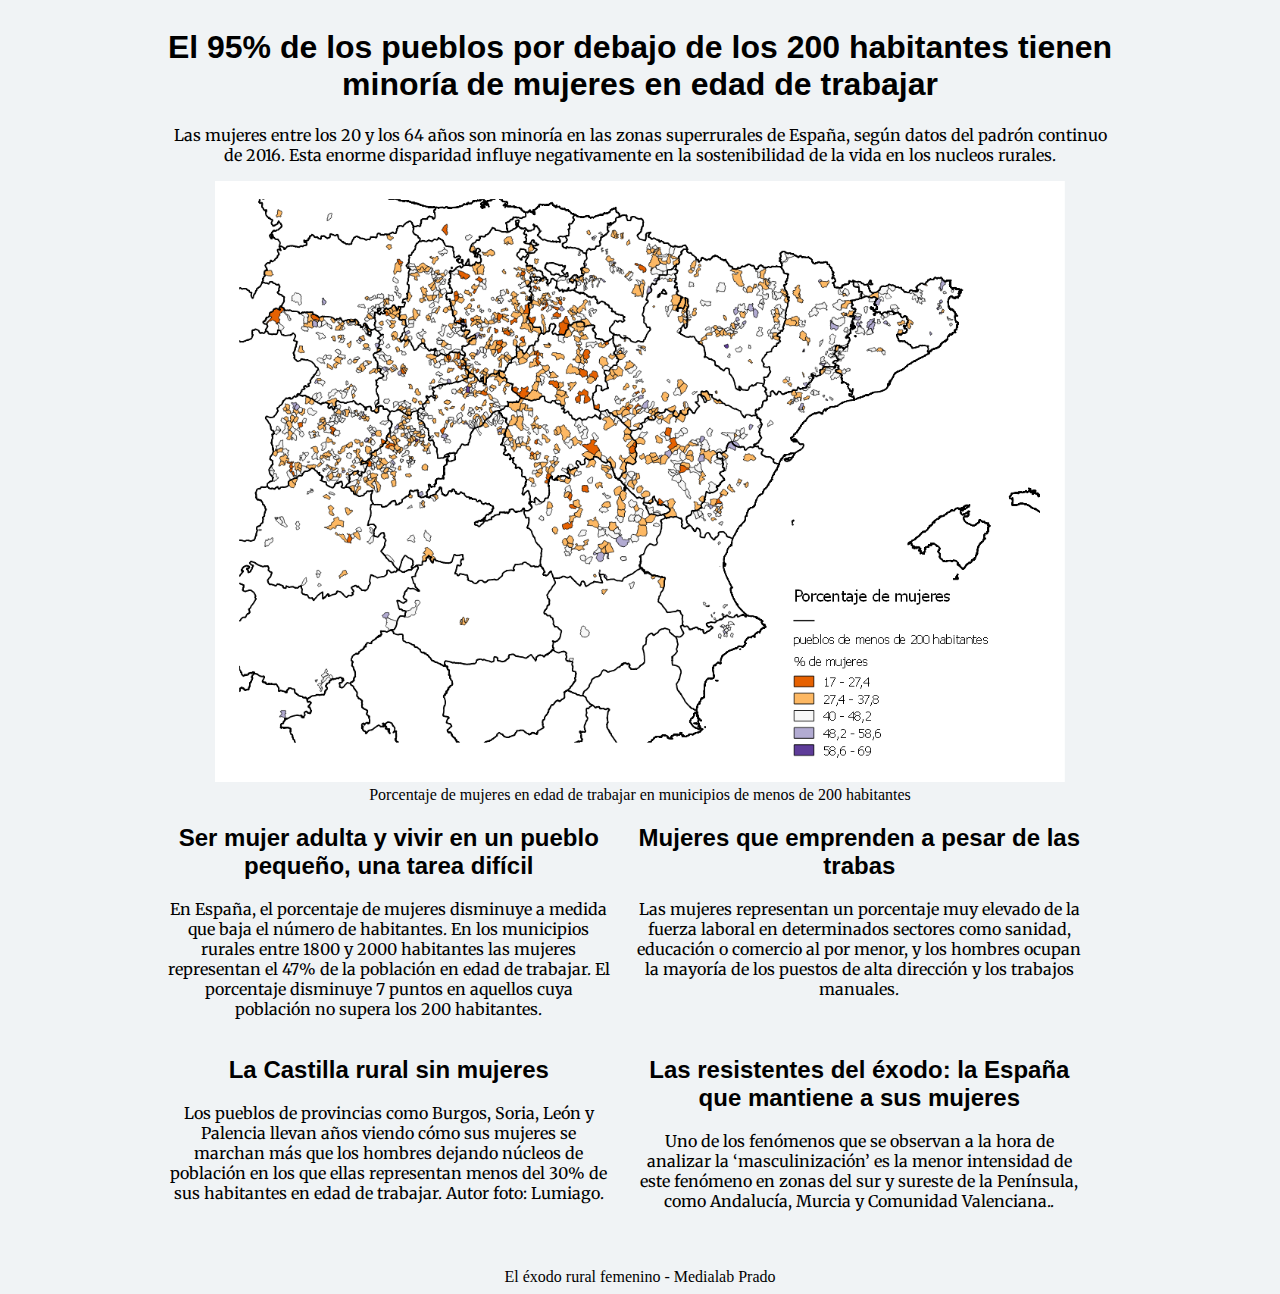
==== docs/index.html @ 2554a42e "New folders" ====
<!DOCTYPE html>
<html>
		<head>
			<title>Las mujeres abandonan el pueblo</title>
			<meta charset="UTF-8">
			<link rel="stylesheet" type="text/css" href="css/estilos-main.css">
			<link href="https://fonts.googleapis.com/css?family=Merriweather" rel="stylesheet">
			<link href="https://fonts.googleapis.com/css?family=Raleway" rel="stylesheet">
		</head>
		<body>
			<div id="container">

				<h1>El 95% de los pueblos por debajo de los 200 habitantes tienen minoría de mujeres en edad de trabajar</h1>
				<p>Las mujeres entre los 20 y los 64 años son minoría en las zonas superrurales de España, según datos del padrón continuo de 2016. Esta enorme disparidad influye negativamente en la sostenibilidad de la vida en los nucleos rurales.</p>

				<figure style="width: 850px; margin: auto">
					<img style="width:100%; "src="images/portada.png" >
					<figcaption style="text-align: center;">Porcentaje de mujeres en edad de trabajar en municipios de menos de 200 habitantes</figcaption>
				</figure>
				<a href="indexcorregido.html">
				<div id="row-uno">
					<article>
						<h2>Ser mujer adulta y vivir en un pueblo pequeño, una tarea difícil</h2>

					<p>En España, el porcentaje de mujeres disminuye a medida que baja el número de habitantes. En los municipios rurales entre 1800 y 2000 habitantes las mujeres representan el 47% de la población en edad de trabajar. El porcentaje disminuye 7 puntos en aquellos cuya población no supera los 200 habitantes.</p>
					</article>

				</a>
				<a href="indexemprendedoras.html">
					<article>
						<h2>Mujeres que emprenden a pesar de las trabas</h2>

					<p>Las mujeres representan un porcentaje muy elevado de la fuerza laboral en determinados sectores como sanidad, educación o comercio al por menor, y los hombres ocupan la mayoría de los puestos de alta dirección y los trabajos manuales.</p>
					</article>
				</a>
				</div>
				<a href="indexnorte.html">
					<article>
						<h2>La Castilla rural sin mujeres</h2>

					<p>Los pueblos de provincias como Burgos, Soria, León y Palencia llevan años viendo cómo sus mujeres se marchan más que los hombres dejando núcleos de población en los que ellas representan menos del 30% de sus habitantes en edad de trabajar. Autor foto: Lumiago.</p>
					</article>
				</a>
				<a href="indexlitoral.html" class="cuarta">
					<article>
						<h2>Las resistentes del éxodo: la España que mantiene a sus mujeres </h2>

					<p>Uno de los fenómenos que se observan a la hora de analizar la ‘masculinización’ es la menor intensidad de este fenómeno en zonas del sur y sureste de la Península, como Andalucía, Murcia y Comunidad Valenciana..</p>
					</article>
				</a>

			</div>
			<footer>
				El éxodo rural femenino - Medialab Prado

			</footer>
		</body>
</html>
---- docs/css/estilos-main.css ----
h1{
	text-align: center;
	font-family: 'Raleway', sans-serif;
}

h1, h2{
	font-family: sans-serif;
}

div#container{
	width:75%; 
	overflow: hidden;
	margin: auto;
}

div#uno{

}

div p{
	text-align: center;
	font-family: 'Merriweather', serif;
}

article{
	width: 47%;
	height: 232px;
	float: left;
	margin-right: 25px;
	color: black;
	text-align: center;
}

a.cuarta{
	margin:auto;
}

footer{

	text-align: center;
}

body{
	background-color: #f0f3f5;
}

iframe{

}
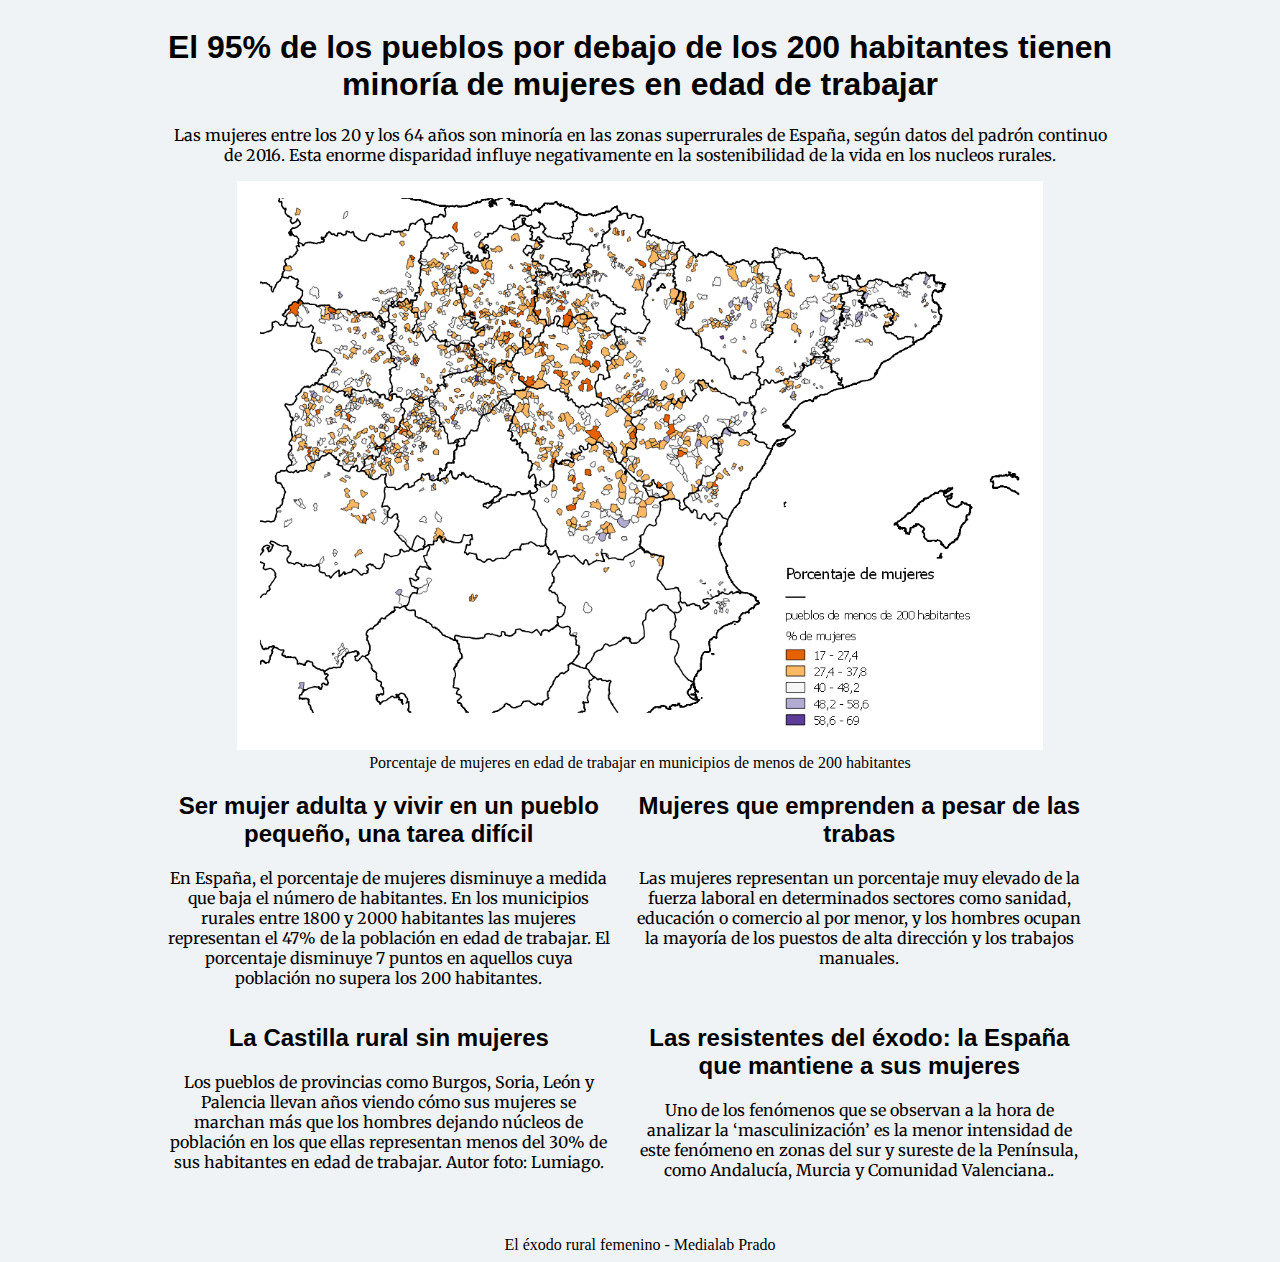
==== commit 8497bb37: "Update index.html" ====
--- a/docs/index.html
+++ b/docs/index.html
@@ -6,6 +6,7 @@
 			<link rel="stylesheet" type="text/css" href="css/estilos-main.css">
 			<link href="https://fonts.googleapis.com/css?family=Merriweather" rel="stylesheet">
 			<link href="https://fonts.googleapis.com/css?family=Raleway" rel="stylesheet">
+			<meta name="viewport" content="width=device-width, initial-scale=1.0">
 		</head>
 		<body>
 			<div id="container">
@@ -13,7 +14,7 @@
 				<h1>El 95% de los pueblos por debajo de los 200 habitantes tienen minoría de mujeres en edad de trabajar</h1>
 				<p>Las mujeres entre los 20 y los 64 años son minoría en las zonas superrurales de España, según datos del padrón continuo de 2016. Esta enorme disparidad influye negativamente en la sostenibilidad de la vida en los nucleos rurales.</p>
 
-				<figure style="width: 850px; margin: auto">
+				<figure style="width: 85%; margin: auto">
 					<img style="width:100%; "src="images/portada.png" >
 					<figcaption style="text-align: center;">Porcentaje de mujeres en edad de trabajar en municipios de menos de 200 habitantes</figcaption>
 				</figure>
--- a/docs/css/estilos-main.css
+++ b/docs/css/estilos-main.css
@@ -1,6 +1,7 @@
 h1{
 	text-align: center;
 	font-family: 'Raleway', sans-serif;
+	
 }
 
 h1, h2{
@@ -48,4 +49,23 @@
 
 }
 
+@media only screen and (max-width: 1150px) {
+h1{font-size: 2em;
+	}
+    article{
+    	width: 100%;
+    	height: 220px;
+    }
+}
 
+@media only screen and (max-width: 500px) {
+
+    article{
+    	height: 350px;
+    }
+	figure{
+    	width: 85%;
+    }
+}
+
+
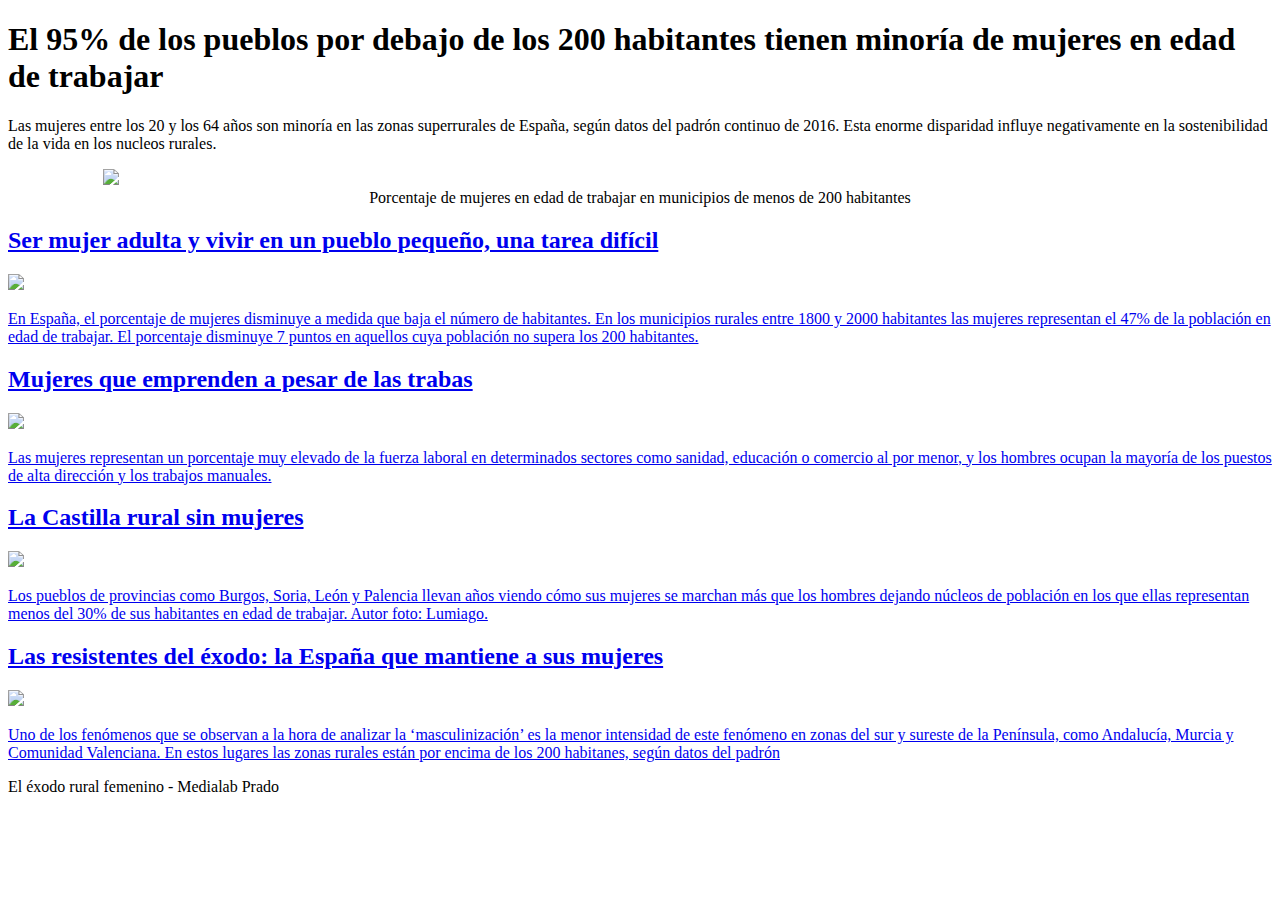
==== commit d4a1884a: "Update index.html" ====
--- a/docs/index.html
+++ b/docs/index.html
@@ -3,10 +3,9 @@
 		<head>
 			<title>Las mujeres abandonan el pueblo</title>
 			<meta charset="UTF-8">
-			<link rel="stylesheet" type="text/css" href="css/estilos-main.css">
+			<link rel="stylesheet" type="text/css" href="estilos/estilos-main.css">
 			<link href="https://fonts.googleapis.com/css?family=Merriweather" rel="stylesheet">
 			<link href="https://fonts.googleapis.com/css?family=Raleway" rel="stylesheet">
-			<meta name="viewport" content="width=device-width, initial-scale=1.0">
 		</head>
 		<body>
 			<div id="container">
@@ -15,45 +14,44 @@
 				<p>Las mujeres entre los 20 y los 64 años son minoría en las zonas superrurales de España, según datos del padrón continuo de 2016. Esta enorme disparidad influye negativamente en la sostenibilidad de la vida en los nucleos rurales.</p>
 
 				<figure style="width: 85%; margin: auto">
-					<img style="width:100%; "src="images/portada.png" >
+					<img style="width:100%; "src="medialabers/images/portada.png" >
 					<figcaption style="text-align: center;">Porcentaje de mujeres en edad de trabajar en municipios de menos de 200 habitantes</figcaption>
 				</figure>
-				<a href="indexcorregido.html">
+				<a href="medialabers/indexcorregido.html">
 				<div id="row-uno">
 					<article>
 						<h2>Ser mujer adulta y vivir en un pueblo pequeño, una tarea difícil</h2>
-
+					<img src="medialabers/images/grafico.png"/>
 					<p>En España, el porcentaje de mujeres disminuye a medida que baja el número de habitantes. En los municipios rurales entre 1800 y 2000 habitantes las mujeres representan el 47% de la población en edad de trabajar. El porcentaje disminuye 7 puntos en aquellos cuya población no supera los 200 habitantes.</p>
 					</article>
-
+				
 				</a>
-				<a href="indexemprendedoras.html">
+				<a href="medialabers/indexemprendedoras.html">
 					<article>
 						<h2>Mujeres que emprenden a pesar de las trabas</h2>
-
+					<img src="medialabers/images/ovejas.jpg"/>
 					<p>Las mujeres representan un porcentaje muy elevado de la fuerza laboral en determinados sectores como sanidad, educación o comercio al por menor, y los hombres ocupan la mayoría de los puestos de alta dirección y los trabajos manuales.</p>
 					</article>
 				</a>
 				</div>
-				<a href="indexnorte.html">
+				<a href="medialabers/indexnorte.html" class="tres">
 					<article>
 						<h2>La Castilla rural sin mujeres</h2>
-
+					<img src="medialabers/images/pozas-la-sal-burgos-lumiago (1).jpg">
 					<p>Los pueblos de provincias como Burgos, Soria, León y Palencia llevan años viendo cómo sus mujeres se marchan más que los hombres dejando núcleos de población en los que ellas representan menos del 30% de sus habitantes en edad de trabajar. Autor foto: Lumiago.</p>
 					</article>
 				</a>
-				<a href="indexlitoral.html" class="cuarta">
+				<a href="medialabers/indexlitoral.html" class="cuarta">
 					<article>
 						<h2>Las resistentes del éxodo: la España que mantiene a sus mujeres </h2>
-
-					<p>Uno de los fenómenos que se observan a la hora de analizar la ‘masculinización’ es la menor intensidad de este fenómeno en zonas del sur y sureste de la Península, como Andalucía, Murcia y Comunidad Valenciana..</p>
+					<img src="medialabers/images/mujeres-zonas.png">
+					<p>Uno de los fenómenos que se observan a la hora de analizar la ‘masculinización’ es la menor intensidad de este fenómeno en zonas del sur y sureste de la Península, como Andalucía, Murcia y Comunidad Valenciana. En estos lugares las zonas rurales están por encima de los 200 habitanes, según datos del padrón</p>
 					</article>
 				</a>
 
 			</div>
 			<footer>
-				El éxodo rural femenino - Medialab Prado
-
+				El éxodo rural femenino - Medialab Prado	
 			</footer>
 		</body>
 </html>
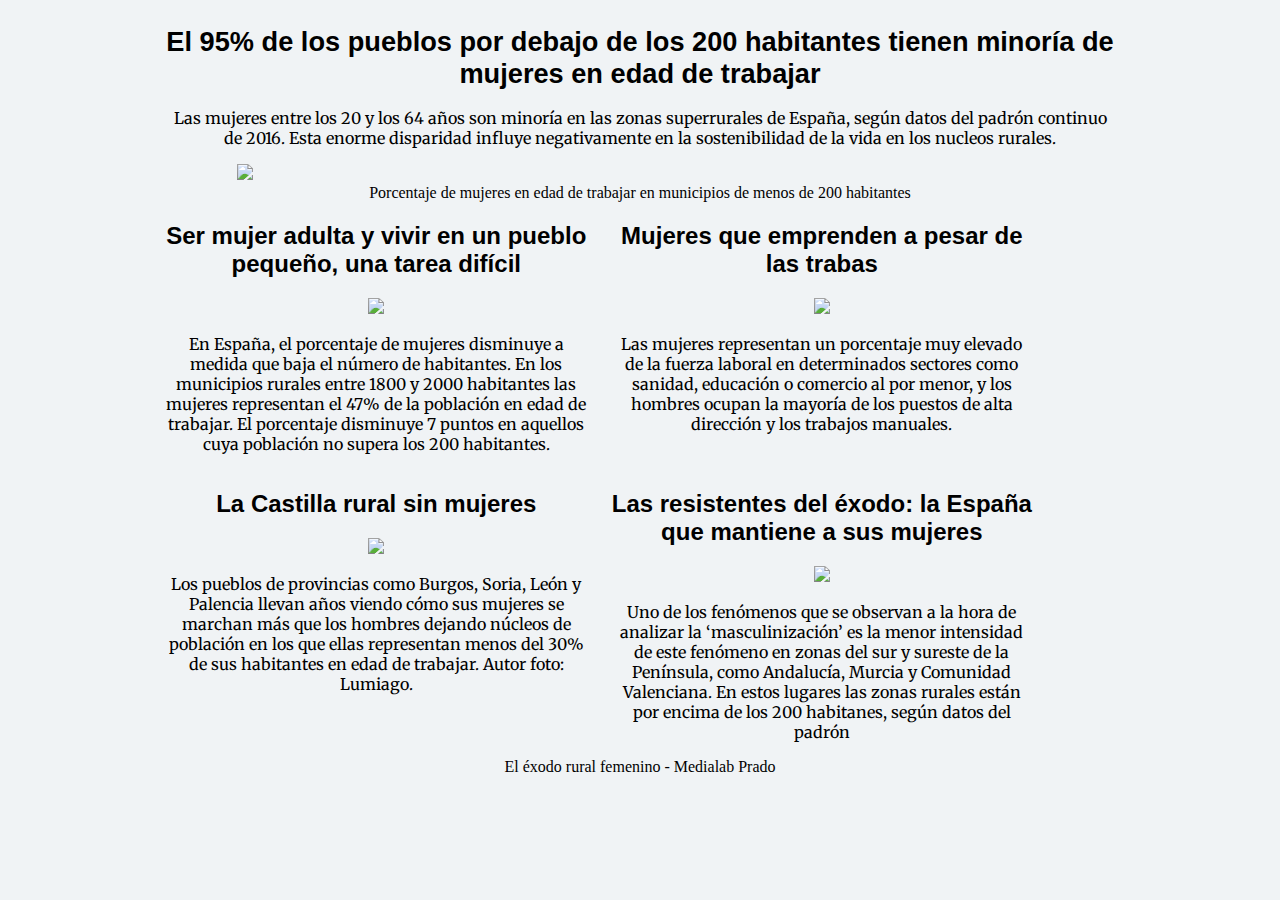
==== commit 9c60a5b6: "Update index.html" ====
--- a/docs/index.html
+++ b/docs/index.html
@@ -3,7 +3,7 @@
 		<head>
 			<title>Las mujeres abandonan el pueblo</title>
 			<meta charset="UTF-8">
-			<link rel="stylesheet" type="text/css" href="estilos/estilos-main.css">
+			<link rel="stylesheet" type="text/css" href="css/estilos-main.css">
 			<link href="https://fonts.googleapis.com/css?family=Merriweather" rel="stylesheet">
 			<link href="https://fonts.googleapis.com/css?family=Raleway" rel="stylesheet">
 		</head>
--- a/docs/css/estilos-main.css
+++ b/docs/css/estilos-main.css
@@ -0,0 +1,96 @@
+h1{
+	text-align: center;
+	font-family: 'Raleway', sans-serif;
+	font-size: 1.7em;
+}
+
+h1, h2{
+	font-family: sans-serif;
+}
+
+div#container{
+	width:75%; 
+	overflow: hidden;
+	margin: auto;
+}
+
+
+
+
+div#container a{
+	display: block;
+	width: 47%;
+	float: left;
+}
+
+div#container a img{
+	width: 60%;
+}
+
+div#container a.tres{
+	float: none;
+}
+
+div p{
+	text-align: center;
+	font-family: 'Merriweather', serif;
+	font-size: 1em;
+}
+
+article{
+	float: left;
+	margin-right: 25px;
+	color: black;
+	text-align: center;
+}
+
+a.cuarta{
+	margin:auto;
+}
+
+footer{
+
+	text-align: center;
+}
+
+body{
+	background-color: #f0f3f5;
+}
+
+iframe{
+
+}
+
+@media only screen and (max-width: 1150px) {
+
+}
+
+
+@media only screen and (max-width: 780px) {
+	div#container{
+		width: 90%;
+	}
+
+	div#container a{
+		float: none;
+		width: 100%;
+	}
+	div#container a img{
+	width: 70%;
+	}
+
+
+    figure{
+    	width: 85%;
+    }
+}
+
+@media only screen and (max-width: 480px) {
+	div#container{
+		width: 97%;
+	}
+	div#container a img{
+	width: 80%;
+}
+
+}
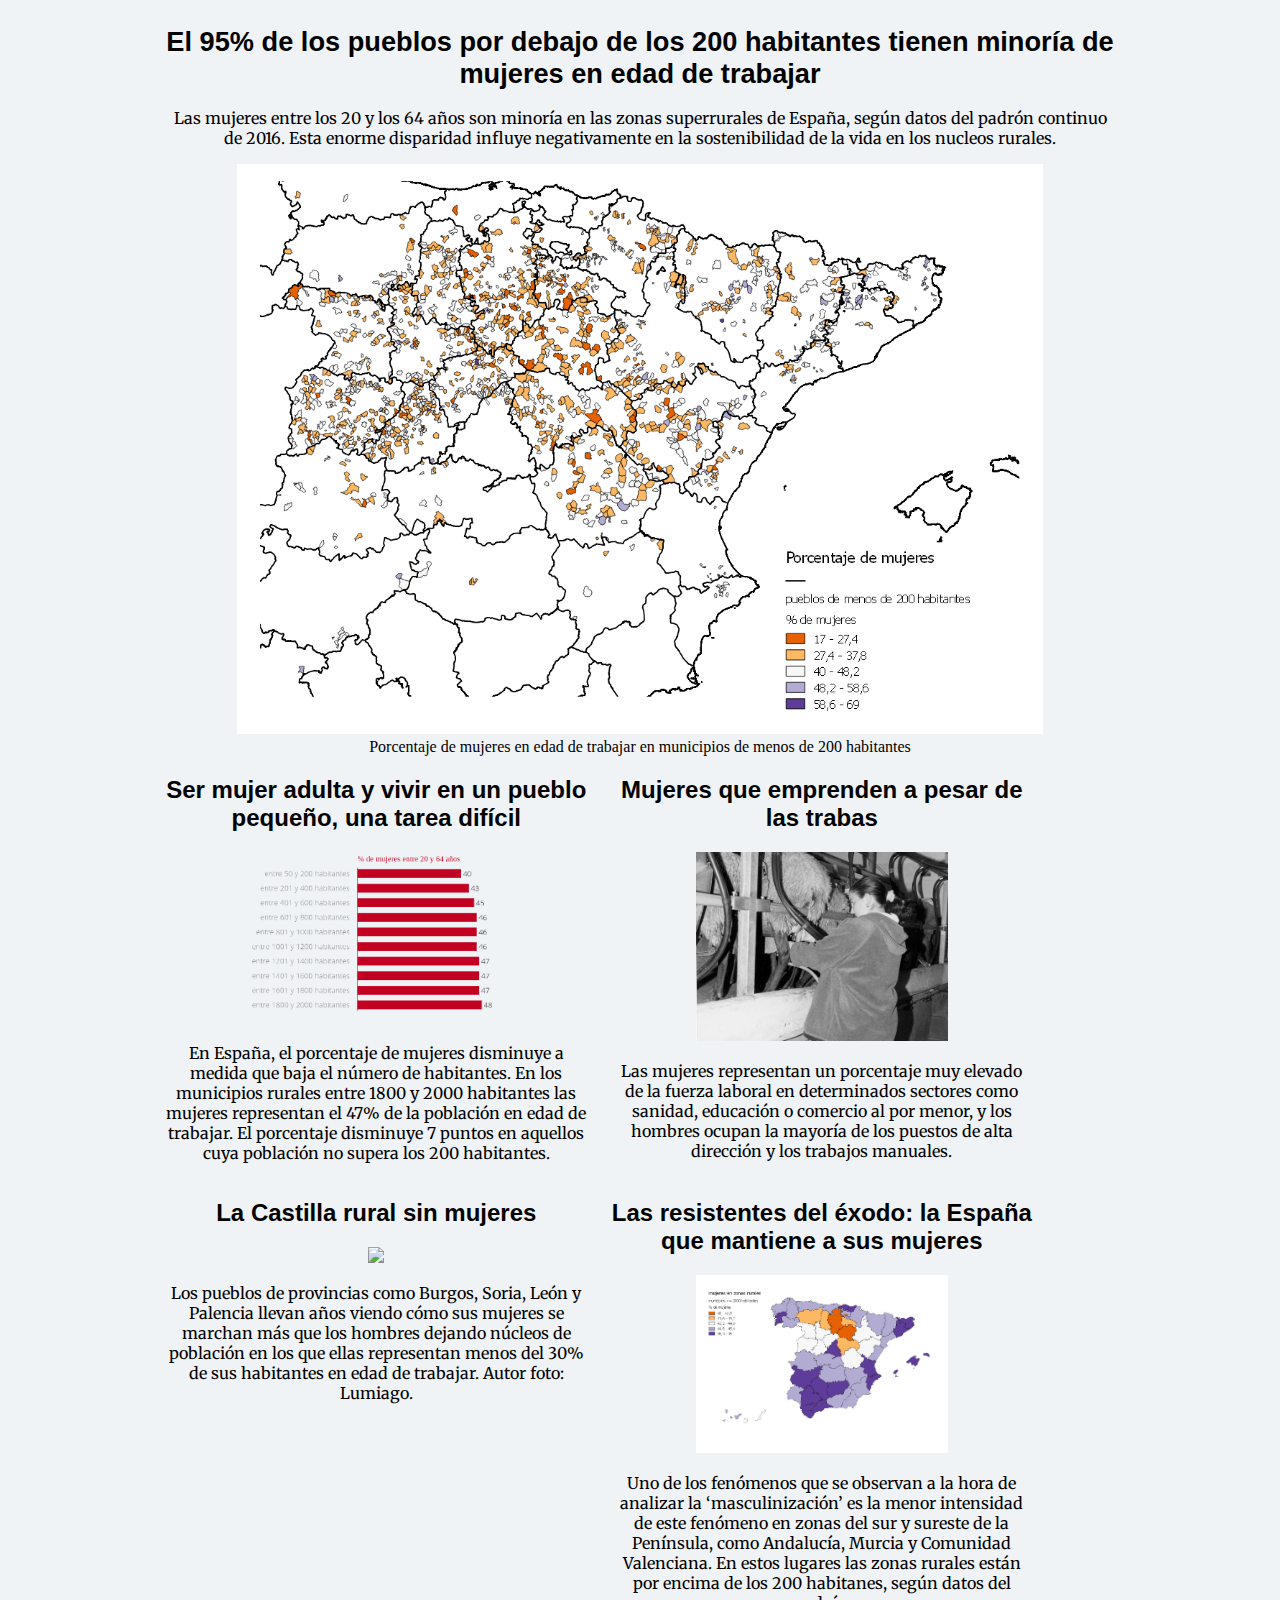
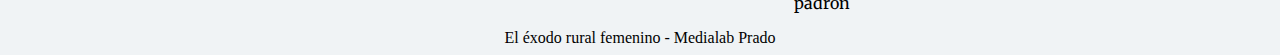
==== commit c2a882ab: "Update index.html" ====
--- a/docs/index.html
+++ b/docs/index.html
@@ -14,14 +14,14 @@
 				<p>Las mujeres entre los 20 y los 64 años son minoría en las zonas superrurales de España, según datos del padrón continuo de 2016. Esta enorme disparidad influye negativamente en la sostenibilidad de la vida en los nucleos rurales.</p>
 
 				<figure style="width: 85%; margin: auto">
-					<img style="width:100%; "src="medialabers/images/portada.png" >
+					<img style="width:100%; "src="images/portada.png" >
 					<figcaption style="text-align: center;">Porcentaje de mujeres en edad de trabajar en municipios de menos de 200 habitantes</figcaption>
 				</figure>
 				<a href="medialabers/indexcorregido.html">
 				<div id="row-uno">
 					<article>
 						<h2>Ser mujer adulta y vivir en un pueblo pequeño, una tarea difícil</h2>
-					<img src="medialabers/images/grafico.png"/>
+					<img src="images/grafico.png"/>
 					<p>En España, el porcentaje de mujeres disminuye a medida que baja el número de habitantes. En los municipios rurales entre 1800 y 2000 habitantes las mujeres representan el 47% de la población en edad de trabajar. El porcentaje disminuye 7 puntos en aquellos cuya población no supera los 200 habitantes.</p>
 					</article>
 				
@@ -29,7 +29,7 @@
 				<a href="medialabers/indexemprendedoras.html">
 					<article>
 						<h2>Mujeres que emprenden a pesar de las trabas</h2>
-					<img src="medialabers/images/ovejas.jpg"/>
+					<img src="images/ovejas.jpg"/>
 					<p>Las mujeres representan un porcentaje muy elevado de la fuerza laboral en determinados sectores como sanidad, educación o comercio al por menor, y los hombres ocupan la mayoría de los puestos de alta dirección y los trabajos manuales.</p>
 					</article>
 				</a>
@@ -37,14 +37,14 @@
 				<a href="medialabers/indexnorte.html" class="tres">
 					<article>
 						<h2>La Castilla rural sin mujeres</h2>
-					<img src="medialabers/images/pozas-la-sal-burgos-lumiago (1).jpg">
+					<img src="images/pozas-la-sal-burgos-lumiago.jpg">
 					<p>Los pueblos de provincias como Burgos, Soria, León y Palencia llevan años viendo cómo sus mujeres se marchan más que los hombres dejando núcleos de población en los que ellas representan menos del 30% de sus habitantes en edad de trabajar. Autor foto: Lumiago.</p>
 					</article>
 				</a>
 				<a href="medialabers/indexlitoral.html" class="cuarta">
 					<article>
 						<h2>Las resistentes del éxodo: la España que mantiene a sus mujeres </h2>
-					<img src="medialabers/images/mujeres-zonas.png">
+					<img src="images/mujeres-zonas.png">
 					<p>Uno de los fenómenos que se observan a la hora de analizar la ‘masculinización’ es la menor intensidad de este fenómeno en zonas del sur y sureste de la Península, como Andalucía, Murcia y Comunidad Valenciana. En estos lugares las zonas rurales están por encima de los 200 habitanes, según datos del padrón</p>
 					</article>
 				</a>
